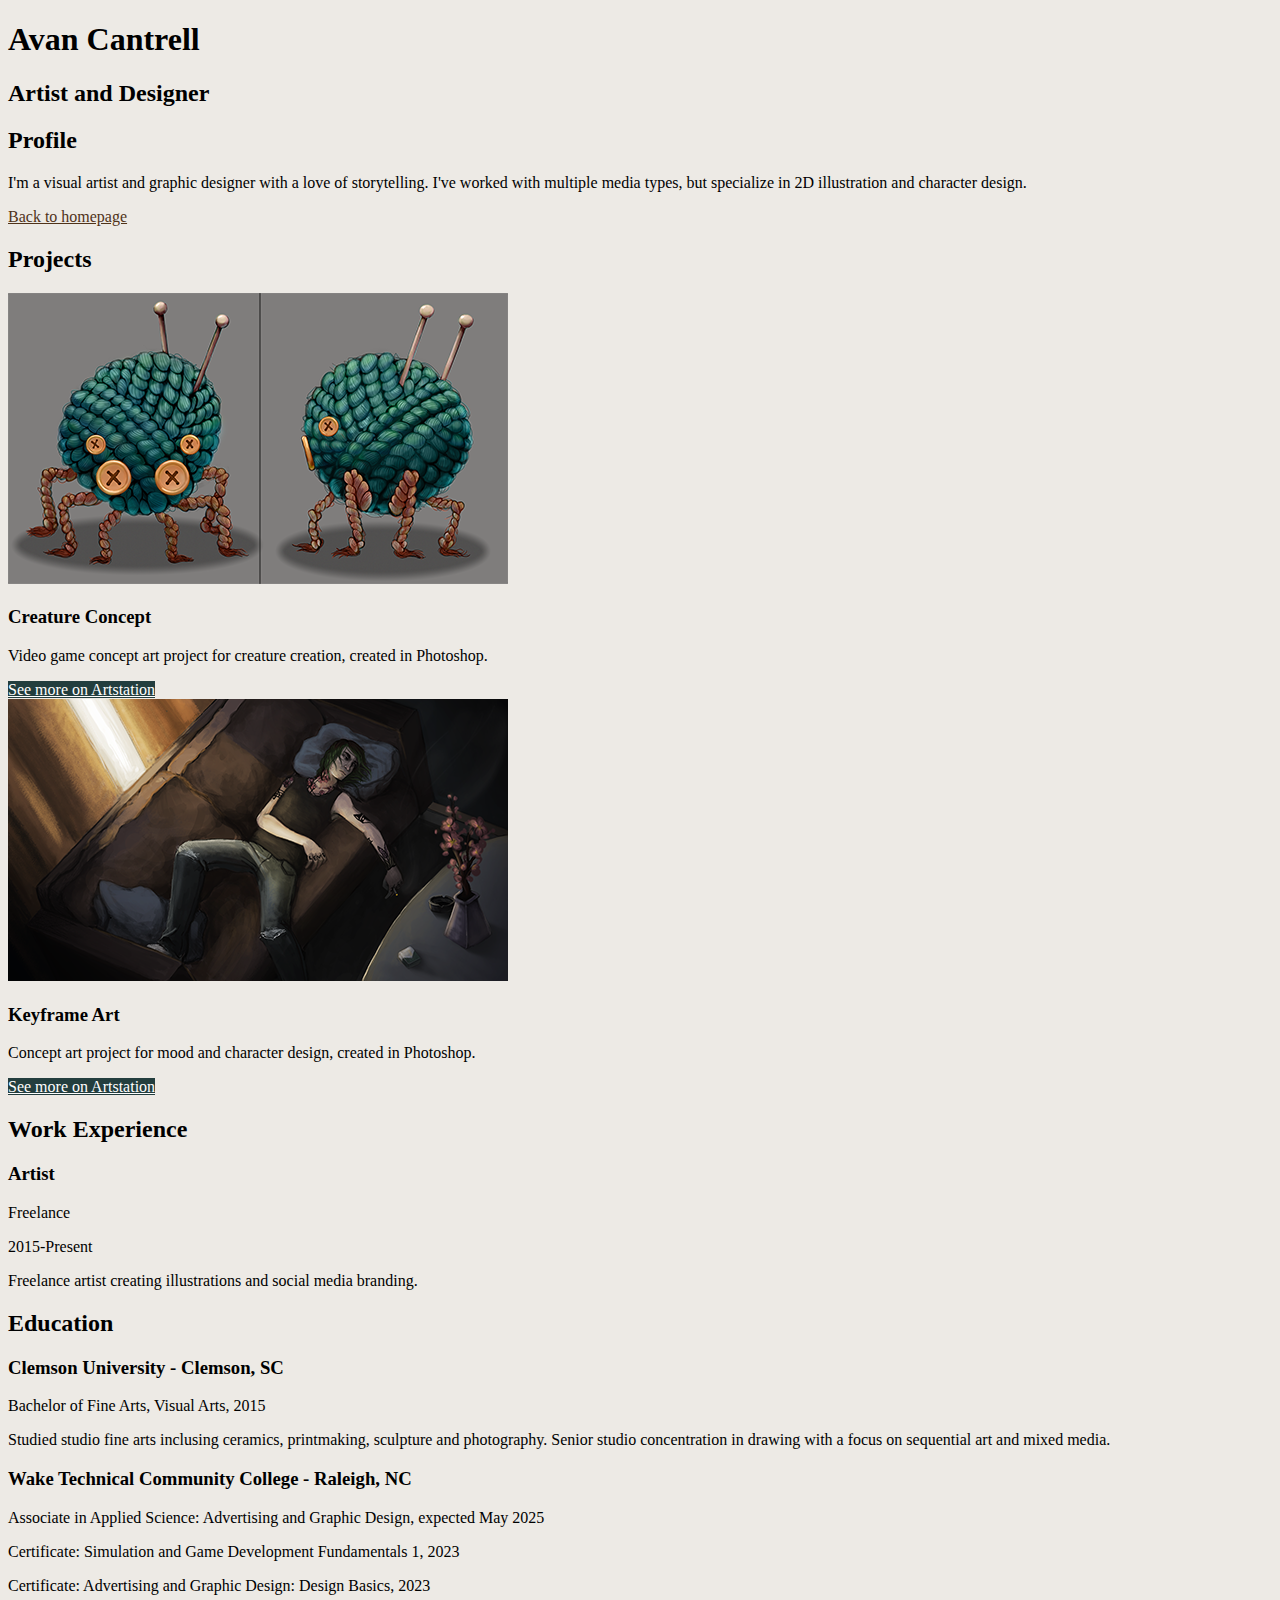
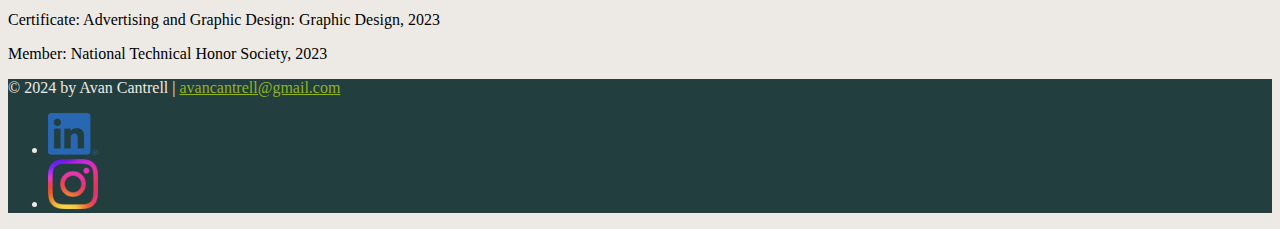
==== resume.html @ f9bbbfd9 "Initial commit" ====
<!DOCTYPE html>
<html lang="en">
  <head>
    <meta charset="UTF-8">
    <meta name="viewport" content="width=device-width, initial-scale=1">
    <title>Resume | Avan Cantrell - Artist and Designer</title>
	  <link rel="stylesheet" href="css/style.css">
  </head>
  <body class="resume">
    <!-- //  INTRO  // -->
    <header>
      <h1>Avan Cantrell</h1>
      <h2>Artist and Designer</h2>
    </header>

    <main>
      <!-- //  PROFILE  // -->
      <section>
        <h2>Profile</h2>
        <p>I'm a visual artist and graphic designer with a love of storytelling. I've worked with multiple media types, but specialize in 2D illustration and character design.</p>
        <a href="index.html">Back to homepage</a>
      </section>

      <!-- //  PROJECTS  // -->
      <section>
        <h2>Projects</h2>
        <!--<p>Optional paragraph for the Projects summary. Delete if not being used.</p> -->

        <!-- To add more items, copy this whole <section></section> block-->
        <section>
          <img src="images/CantrellAvanCreatureCrop-500.png" srcset="images/CantrellAvanCreatureCrop-1000.png 2x" alt="Concept art depicting a spiderlike creature with buttons for eyes and a body made of yarn.">
          <h3>Creature Concept</h3>
          <p>Video game concept art project for creature creation, created in Photoshop.</p>
          <a class="btn" href="https://www.artstation.com/artwork/Eaq3JK" target="_blank">See more on Artstation</a>
        </section>
		<section>
          <img src="images/MortimerKeyframe500.png" srcset="images/MortimerKeyframe-1000.png 2x" alt="Concept art depicting a tattooed man sprawled on a couch.">
          <h3>Keyframe Art</h3>
          <p>Concept art project for mood and character design, created in Photoshop.</p>
          <a class="btn" href="https://www.artstation.com/artwork/kllgOl" target="_blank">See more on Artstation</a>
        </section>
        
      </section>

      <!-- //  WORK EXPERIENCE  // -->
      <section>
        <h2>Work Experience</h2>
        <!-- To add more items, copy this whole <section></section> block -->
        <section>
          <h3>Artist</h3>
          <p>Freelance</p>
          <p>2015-Present</p>
          <p>Freelance artist creating illustrations and social media branding.</p>
        </section>

        <!-- End content edits here. -->
      </section>

      <!-- //  EDUCATION & CERTIFICATIONS  // -->
      <section>
        <!-- Start content edits below this line.  -->
        <h2>Education</h2>

        <!-- To add more items, copy this whole <section></section> block -->
        <section>
          <h3>Clemson University - Clemson, SC</h3>
          <p>Bachelor of Fine Arts, Visual Arts, 2015</p>
          <p>Studied studio fine arts inclusing ceramics, printmaking, sculpture and photography. Senior studio concentration in drawing with a focus on sequential art and mixed media.</p>
        </section>
		<section>
			<h3>Wake Technical Community College - Raleigh, NC</h3>
			<p>Associate in Applied Science: Advertising and Graphic Design, expected May 2025</p>
			<p>Certificate: Simulation and Game Development Fundamentals 1, 2023</p>
			<p>Certificate: Advertising and Graphic Design: Design Basics, 2023</p>
			<p>Certificate: Advertising and Graphic Design: Graphic Design, 2023</p>
			<p>Member: National Technical Honor Society, 2023</p>
        </section>

        <!-- End content edits here. -->
      </section>
    </main>

    <!-- //  FOOTER INFO, SOCIAL MEDIA  // -->
    <footer>
	<!-- Start content edits below this line. -->
	<p>© 2024 by Avan Cantrell | <a href="mailto:avancantrell@gmail.com">avancantrell@gmail.com</a></p>
    <!-- I only have LinkedIn and Instagram -->
	<ul>
	  <!--Preemptively made a social icons class to force a smaller size on the icons here; I went to the respective websites brand guidelines page and downloaded the icons directly from there instead of using the ones provided. -->
		
      <li><!--LinkedIn Logo from their brand guidelines page: https://brand.linkedin.com/downloads-->
          <a href="https://www.linkedin.com/in/avancantrell/" target="_blank"><img class="socialicons" src="images/LI-In-Bug.png" alt="My LinkedIn Page"></a>
      </li>
      <li><!--Instagram Logo from their brand guidelines page: https://about.meta.com/brand/resources/instagram/instagram-brand/-->
          <a href="https://www.instagram.com/avancantrell" target="_blank"><img class="socialicons"  src="images/Instagram_Glyph_Gradient.png" alt="My Instagram Account"></a>
      </li>
      </ul>
      <!-- End content edits here. -->
    </footer>
  </body>
</html>
---- css/style.css ----
/*Color Palette
off white: #EDEAE5
bright blue: #5093C5
deep teal: #233E3E
yellow green: #90B423
brown: #503319*/


/* GLOBAL STYLES */
body{
	background: #EDEAE5;
}
/*Links*/
a{
	color:#503319;
}

a:hover {
	color: #90B423;
	text-decoration:none;
}

.btn{
	background: #233E3E; 
	color: #fff;
}

/* HOME */
.home{
	/*Background image source: https://www.pexels.com/photo/round-black-wooden-table-with-4-chairs-245240/*/
	background: url("../images/pexels-atbo-66986-245240.jpg") no-repeat;
	background-size:cover;
}
.home .content-wrapper {
	background:rgb(255 255 255 /0.7)
}

/* RESUME */
/* Profile */
/* Projects */
/* Work Experience */
/* Education*/

/* FOOTER */
footer{
	background:#233E3E;
	color:#EDEAE5;
}

footer a{
	color:#90B423;
}

footer a:hover{
	color:#EDEAE5;
}
/*Preemptively added social icon class because I downloaded the files from the branding guidelines pages and the images were way too large.*/
.socialicons{
	max-width:50px;
	min:21px;
}
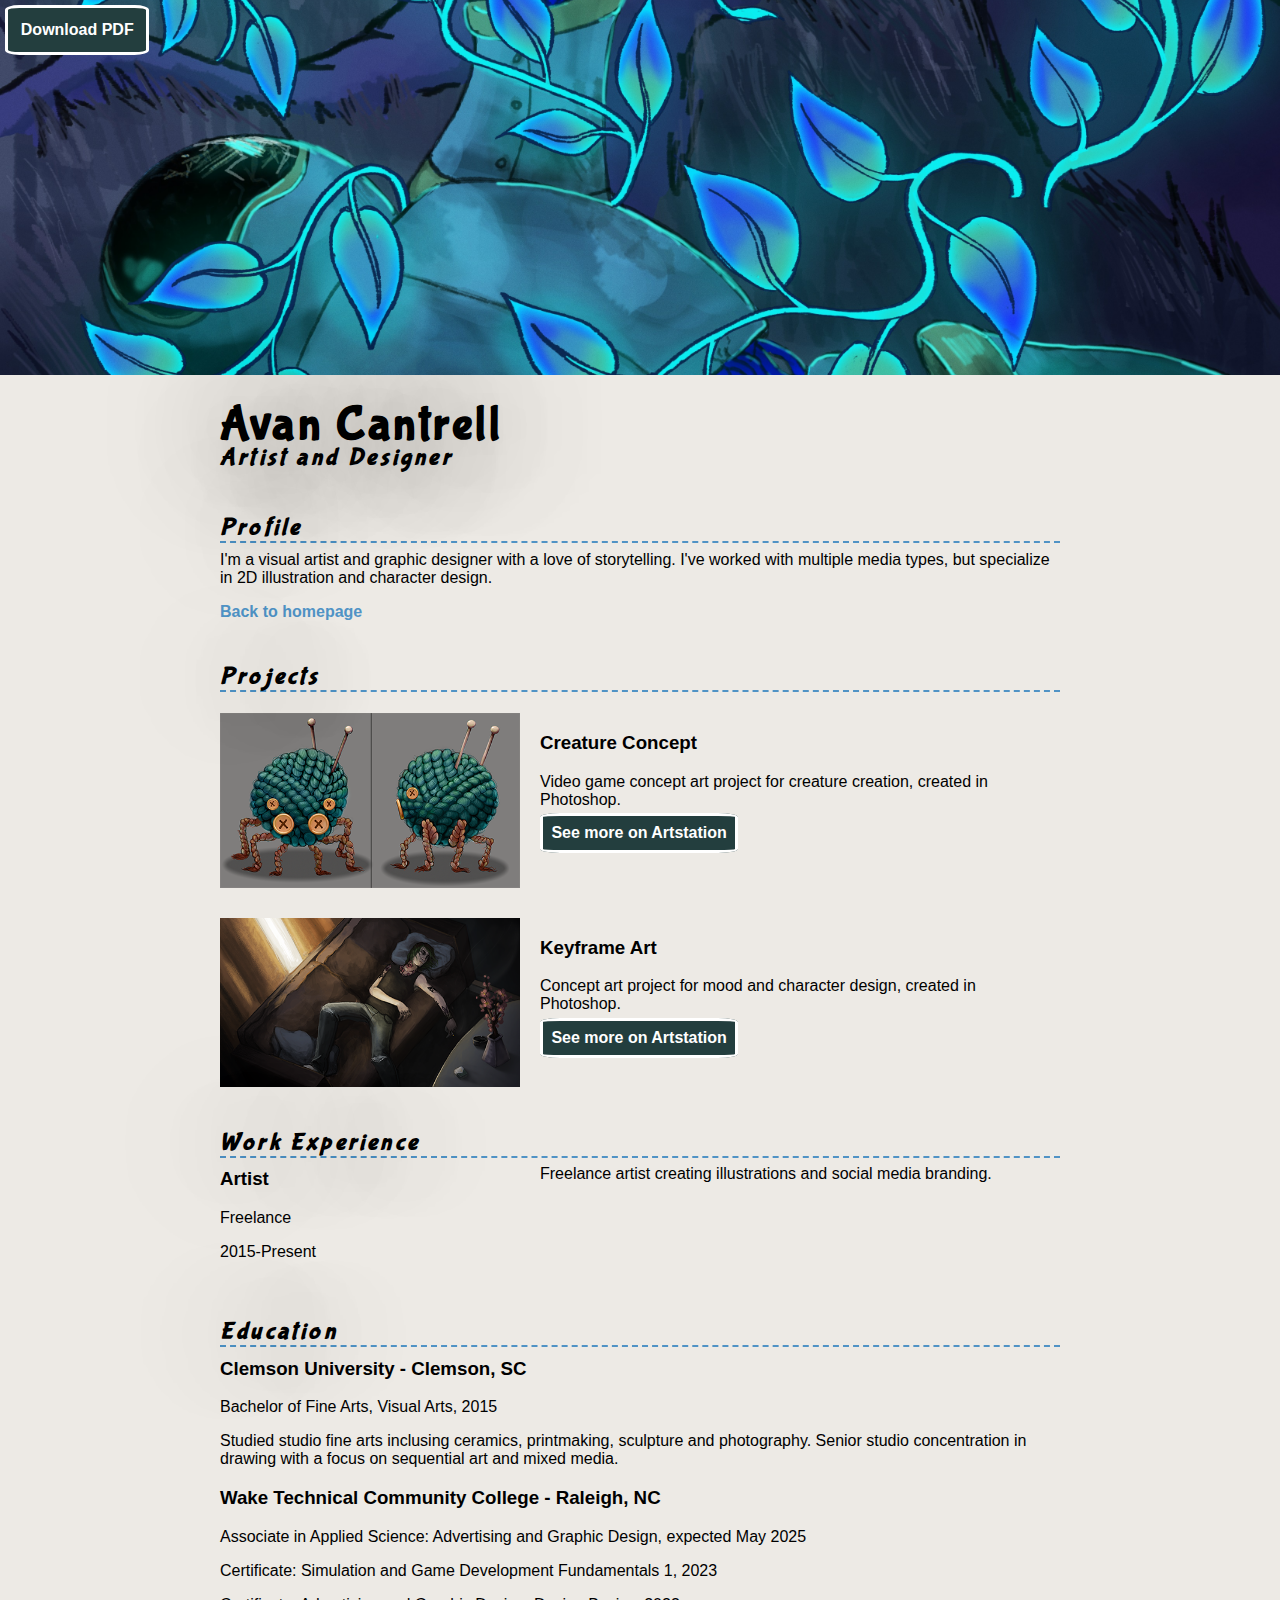
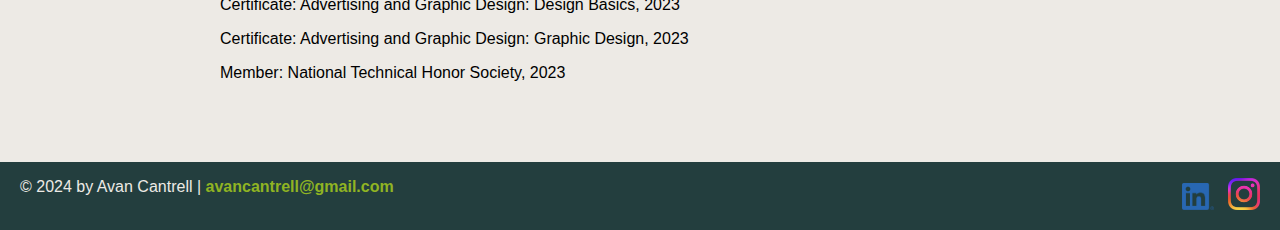
==== commit 7e32af46: "Adding Lesson 4 Material" ====
--- a/resume.html
+++ b/resume.html
@@ -5,35 +5,42 @@
     <meta name="viewport" content="width=device-width, initial-scale=1">
     <title>Resume | Avan Cantrell - Artist and Designer</title>
 	  <link rel="stylesheet" href="css/style.css">
+	  	<!--Adding Bubblegum Sans font again from Google Fonts using their link code.  -->
+	<link rel="preconnect" href="https://fonts.googleapis.com">
+<link rel="preconnect" href="https://fonts.gstatic.com" crossorigin>
+<link href="https://fonts.googleapis.com/css2?family=Bubblegum+Sans&display=swap" rel="stylesheet">
   </head>
   <body class="resume">
+	<a class="btn download-link" href="#">Download PDF</a>  
     <!-- //  INTRO  // -->
     <header>
-      <h1>Avan Cantrell</h1>
-      <h2>Artist and Designer</h2>
+		<div class="content-wrapper">
+     	 <h1>Avan Cantrell</h1>
+     	 <h2>Artist and Designer</h2>
+		</div>
     </header>
 
-    <main>
+    <main class="content-wrapper">
       <!-- //  PROFILE  // -->
-      <section>
+      <section class="resume-section">
         <h2>Profile</h2>
         <p>I'm a visual artist and graphic designer with a love of storytelling. I've worked with multiple media types, but specialize in 2D illustration and character design.</p>
         <a href="index.html">Back to homepage</a>
       </section>
 
       <!-- //  PROJECTS  // -->
-      <section>
+      <section class="resume-section">
         <h2>Projects</h2>
         <!--<p>Optional paragraph for the Projects summary. Delete if not being used.</p> -->
 
         <!-- To add more items, copy this whole <section></section> block-->
-        <section>
+        <section class="project-item">
           <img src="images/CantrellAvanCreatureCrop-500.png" srcset="images/CantrellAvanCreatureCrop-1000.png 2x" alt="Concept art depicting a spiderlike creature with buttons for eyes and a body made of yarn.">
           <h3>Creature Concept</h3>
           <p>Video game concept art project for creature creation, created in Photoshop.</p>
           <a class="btn" href="https://www.artstation.com/artwork/Eaq3JK" target="_blank">See more on Artstation</a>
         </section>
-		<section>
+		<section class="project-item">
           <img src="images/MortimerKeyframe500.png" srcset="images/MortimerKeyframe-1000.png 2x" alt="Concept art depicting a tattooed man sprawled on a couch.">
           <h3>Keyframe Art</h3>
           <p>Concept art project for mood and character design, created in Photoshop.</p>
@@ -43,21 +50,24 @@
       </section>
 
       <!-- //  WORK EXPERIENCE  // -->
-      <section>
+      <section class="resume-section">
         <h2>Work Experience</h2>
         <!-- To add more items, copy this whole <section></section> block -->
-        <section>
-          <h3>Artist</h3>
+        <section class="work-item">
+          <div class="work-details"><h3>Artist</h3>
           <p>Freelance</p>
           <p>2015-Present</p>
+			  </div>
+			<div class="work-summary">
           <p>Freelance artist creating illustrations and social media branding.</p>
+			</div>
         </section>
 
         <!-- End content edits here. -->
       </section>
 
       <!-- //  EDUCATION & CERTIFICATIONS  // -->
-      <section>
+      <section class="resume-section">
         <!-- Start content edits below this line.  -->
         <h2>Education</h2>
 
@@ -78,14 +88,14 @@
 
         <!-- End content edits here. -->
       </section>
-    </main>
+</main>
 
     <!-- //  FOOTER INFO, SOCIAL MEDIA  // -->
     <footer>
 	<!-- Start content edits below this line. -->
 	<p>© 2024 by Avan Cantrell | <a href="mailto:avancantrell@gmail.com">avancantrell@gmail.com</a></p>
     <!-- I only have LinkedIn and Instagram -->
-	<ul>
+	<ul class="socials">
 	  <!--Preemptively made a social icons class to force a smaller size on the icons here; I went to the respective websites brand guidelines page and downloaded the icons directly from there instead of using the ones provided. -->
 		
       <li><!--LinkedIn Logo from their brand guidelines page: https://brand.linkedin.com/downloads-->
--- a/css/style.css
+++ b/css/style.css
@@ -7,12 +7,25 @@
 
 
 /* GLOBAL STYLES */
+html {
+	box-sizing:border-box;
+}
+*, *:before, *:after {
+	box-sizing:inherit;
+}
+html, body{
+	height:100%;
+}
 body{
 	background: #EDEAE5;
+	margin:0;
+	font-family:"Verdana", Sans-serif;
 }
 /*Links*/
 a{
-	color:#503319;
+	color:#5093C5;
+	text-decoration: none;
+	font-weight:bold;
 }
 
 a:hover {
@@ -23,28 +36,104 @@
 .btn{
 	background: #233E3E; 
 	color: #fff;
+	padding:1%;
+	border:medium white solid;
+	border-radius:10%;
 }
 
+.content-wrapper {
+	margin: 0 auto;
+	padding: 30px;
+	max-width:900px;
+	
+}
+/* Headers and Fonts here*/
+h1,h2 {
+  font-family: "Bubblegum Sans", sans-serif;
+  font-style: normal;
+	/*Really luke BG Sans but its a little cramped*/
+	letter-spacing:.2rem;
+	margin:-1% 0;
+	text-shadow: 1px 1px 120px #000;
+}
+h1 {
+	font-size:3rem;
+}
+h2{
+	font-style:italic;
+}
 /* HOME */
 .home{
 	/*Background image source: https://www.pexels.com/photo/round-black-wooden-table-with-4-chairs-245240/*/
-	background: url("../images/pexels-atbo-66986-245240.jpg") no-repeat;
+	background: url("../images/CyborgIllustration.jpg") no-repeat;
 	background-size:cover;
+	display:flex;
+	flex-direction: column;
 }
 .home .content-wrapper {
-	background:rgb(255 255 255 /0.7)
+	
+	flex:1 0 auto;
+}
+/*Kind a drop cap situation here*/
+.home p:first-of-type::first-letter {
+	Font-weight:bold;
+	Color:#233E3E;
+	font-size:200%;
+}
+
+.content-bg {
+	background:rgb(255 255 255 /0.85);
+	padding:30px;
+	border:inset #5093C5;
+	border-radius: 5%;
 }
 
 /* RESUME */
+.resume header::before {
+	background:url("../images/CyborgIllustration.jpg") center/ cover;
+	content: "";
+	display:block;
+	height: 375px;
+}
+
+.resume-section {
+	margin-bottom: 50px;
+}
+
+.resume-section h2 {
+	border-bottom: 2px dashed #5093C5;
+}
+.download-link {
+	position: fixed;
+	top: 5px;
+	left:5px;
+}
 /* Profile */
-/* Projects */
+.project-item {
+	display:flow-root;
+	margin:30px 0;
+}
+.project-item img{
+	width:300px;
+	float:left;
+	margin-right:20px;
+}
+/* Projects, the tutorial didn't add anything here but will keep it in for now in case we come back to this tutorial in a later lesson  */
 /* Work Experience */
-/* Education*/
+.work-item {
+	display:grid;
+	grid-template-columns: 300px 2fr;
+	column-gap: 20px;
+}
+/* Education, same note as projects*/
 
 /* FOOTER */
 footer{
 	background:#233E3E;
 	color:#EDEAE5;
+	display: flex;
+	justify-content: space-between;
+	padding: 0 20px;
 }
 
 footer a{
@@ -54,8 +143,21 @@
 footer a:hover{
 	color:#EDEAE5;
 }
+.socials {
+	list-style-type: none;
+	padding:0;
+}
+.socials li {
+	display:inline-block;
+	margin-left: 10px;
+	
+}
 /*Preemptively added social icon class because I downloaded the files from the branding guidelines pages and the images were way too large.*/
-.socialicons{
-	max-width:50px;
+.socials img{
+	max-width:32px;
 	min:21px;
+}
+
+.socials img:hover {
+	opacity: .5;
 }